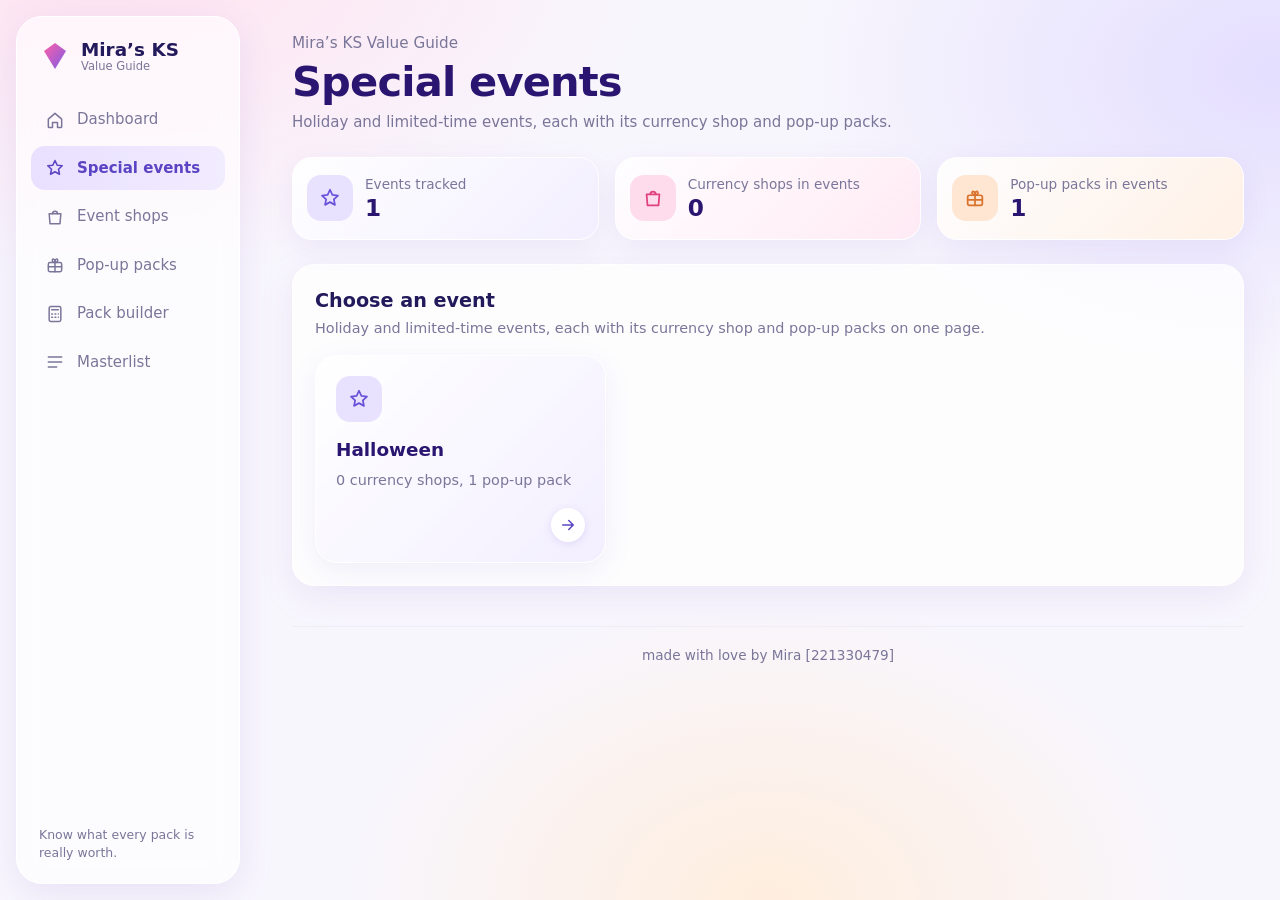
==== event.html @ 65196541 "overhaul" ====
<!doctype html><html lang="en"><head><meta charset="utf-8"><meta name="viewport" content="width=device-width,initial-scale=1">
<title>Special events - Mira’s KS Value Guide</title><link rel="stylesheet" href="style.css"></head>
<body><main><div id="body"></div></main>
<script src="config.js"></script>
<script src="app.js"></script>
<script>
header("event.html");
Promise.all([unitValues(), get("shops"), get("popups")]).then(([m, { shops }, { popups }]) => {
  const packs = scorePacks(m, popups);
  const events = new Map();
  const slot = n => {
    const k = n.trim().toLowerCase();
    if (!events.has(k)) events.set(k, { name: n.trim(), shops: [], packs: [] });
    return events.get(k);
  };
  shops.filter(s => s.event).forEach(s => slot(s.event).shops.push(s));
  packs.filter(p => p.event).forEach(p => slot(p.event).packs.push(p));
  const want = new URLSearchParams(location.search).get("e");
  const body = document.getElementById("body");
  const plural = (n, w) => n + " " + w + (n === 1 ? "" : "s");

  if (!want) {
    const list = [...events.values()];
    stats([
      ["Events tracked", list.length, "star", ""],
      ["Currency shops in events", list.reduce((a, e) => a + e.shops.length, 0), "bag", "pink"],
      ["Pop-up packs in events", list.reduce((a, e) => a + e.packs.length, 0), "gift", "peach"]
    ]);
    body.innerHTML = `<div class="card"><div class="card-head"><div><h2>Choose an event</h2><p>Holiday and limited-time events, each with its currency shop and pop-up packs on one page.</p></div></div>` +
      (list.length
        ? `<div class="big-links">${list.map(e => bigLink("event.html?e=" + encodeURIComponent(e.name), "star", e.name, plural(e.shops.length, "currency shop") + ", " + plural(e.packs.length, "pop-up pack"))).join("")}</div>`
        : `<p class="dim">No events yet. Type a holiday event name, such as Halloween, in the event column of its pop-up packs and currency shop rows in your sheet and it will show up here.</p>`) + `</div>`;
    return;
  }

  const ev = events.get(want.trim().toLowerCase());
  if (!ev) {
    stats([]);
    body.innerHTML = `<div class="card"><p>That event was not found. <a href="event.html">See all special events</a>.</p></div>`;
    return;
  }
  document.title = ev.name + " - Mira’s KS Value Guide";
  document.querySelector("h1").textContent = ev.name;
  document.querySelector(".eyebrow").innerHTML = `<a href="event.html">Special events</a> / ${esc(ev.name)}`;
  document.querySelector(".sub").textContent = "Currency shop and pop-up packs for this event, valued at regular pack prices.";
  const views = ev.shops.map(s => shopView(m, s));
  stats([
    ["Pop-up packs", ev.packs.length, "gift", ""],
    ["Best pack ratio", ev.packs.length ? Math.max(...ev.packs.map(p => p.ratio)).toFixed(2) + "x" : "none yet", "bars", "pink"],
    ["Currency shops", views.length, "bag", "peach"],
    ["Best currency value", views.length ? fmt(Math.max(...views.map(v => v.best)), 6) : "none yet", "gem", ""]
  ]);
  body.innerHTML = `<div id="packs"></div><h2 class="section-label">Currency shop</h2><div id="shops"></div>
    <p class="note">Pack worth is what the same contents cost at regular pack rates. Currency value is the best $ per token in each shop.</p>`;
  if (ev.packs.length)
    render(document.getElementById("packs"), packCols, ev.packs, false, ["Pop-up packs", "Click a pack to see what is inside."], ["ratio", -1], packDetail);
  else document.getElementById("packs").innerHTML = `<div class="card"><h2>Pop-up packs</h2><p class="dim">No pop-up packs for this event yet.</p></div>`;
  const shopsEl = document.getElementById("shops");
  if (!views.length) shopsEl.innerHTML = `<div class="card"><p class="dim">No currency shop for this event yet.</p></div>`;
  views.forEach(v => {
    const sec = document.createElement("details");
    sec.className = "card"; sec.open = true;
    sec.innerHTML = `<summary class="shop-summary"><h2>${esc(v.name)}</h2></summary><div class="shop-table"></div>`;
    shopsEl.appendChild(sec);
    render(sec.querySelector(".shop-table"), shopCols, v.rows, false);
  });
});
</script></body></html>
---- style.css ----
:root{--ink:#231a5c;--title:#2a1670;--mute:#7a7699;--line:#f0edf8;--head:#f4f1fb;--hover:#faf8ff;--violet:#7c5ce6;--lav-bg:#ece7ff;--lav-ink:#5a44c4;--green-bg:#dbf4e5;--green-ink:#1f7a4d;--amber-bg:#ffe9d9;--amber-ink:#b4571f;--rose-bg:#ffe0e7;--rose-ink:#c02a52;color-scheme:light}
*{box-sizing:border-box}
body{margin:0;min-height:100vh;color:var(--ink);font:15px/1.5 system-ui,-apple-system,"Segoe UI",Roboto,sans-serif;background:radial-gradient(900px 520px at 8% -5%,#ffe2f0,transparent 62%),radial-gradient(820px 520px at 100% 8%,#e4deff,transparent 60%),radial-gradient(700px 500px at 60% 100%,#ffeede,transparent 60%),#f8f6fd;background-attachment:fixed}
.side{position:fixed;inset:16px auto 16px 16px;width:224px;display:flex;flex-direction:column;padding:22px 14px 18px;background:rgba(255,255,255,.62);backdrop-filter:blur(14px);border:1px solid #fff;border-radius:26px;box-shadow:0 10px 36px rgba(120,90,200,.12)}
.brand{display:flex;align-items:center;gap:10px;padding:0 8px 24px;font-weight:800;font-size:1.15rem;line-height:1.15}
.brand small{display:block;font-weight:500;font-size:.72rem;color:var(--mute)}
.logo{width:32px;height:32px;flex:none}
nav{display:flex;flex-direction:column;gap:4px}
nav a{display:flex;align-items:center;gap:12px;padding:11px 14px;border-radius:14px;color:var(--mute);text-decoration:none;font-weight:500}
nav a svg{width:20px;height:20px;flex:none;fill:none;stroke:currentColor;stroke-width:1.8;stroke-linecap:round;stroke-linejoin:round}
nav a:hover{background:rgba(124,92,230,.07)}
nav a[aria-current]{background:linear-gradient(90deg,#e8e0ff,#f2ecff);color:var(--lav-ink);font-weight:700}
nav a:focus-visible,input:focus-visible,th button:focus-visible,.shop-summary:focus-visible{outline:2px solid var(--violet);outline-offset:3px}
.tagline{margin:auto 8px 2px;font-size:.78rem;color:var(--mute)}
main{margin-left:256px;padding:32px 36px 56px;max-width:1220px}
.eyebrow{margin:0;color:var(--mute);font-size:.95rem}
h1{font-size:2.6rem;font-weight:800;letter-spacing:-.02em;line-height:1.1;margin:4px 0 6px;color:var(--title)}
.sub{color:var(--mute);margin:0}
.stats{display:grid;grid-template-columns:repeat(auto-fit,minmax(210px,1fr));gap:16px;margin:24px 0}
.stat{display:flex;align-items:center;gap:12px;padding:16px 14px;border-radius:20px;border:1px solid #fff;box-shadow:0 8px 28px rgba(120,90,200,.09);background:linear-gradient(135deg,rgba(255,255,255,.9),var(--tint,#f3efff))}
.stat.pink{--tint:#ffeaf4}.stat.peach{--tint:#fff1e6}
.tile{width:46px;height:46px;border-radius:14px;display:grid;place-items:center;background:#e8e2ff;color:#6a52d9;flex:none}
.stat.pink .tile{background:#ffdcec;color:#e0407f}.stat.peach .tile{background:#ffe6d2;color:#d9722b}
.tile svg{width:22px;height:22px;fill:none;stroke:currentColor;stroke-width:1.9;stroke-linecap:round;stroke-linejoin:round}
.stat p{margin:0;color:var(--mute);font-size:.85rem}
.stat>div{min-width:0}
.stat strong{overflow-wrap:anywhere;font-size:1.45rem;font-weight:800;line-height:1.2;color:var(--title)}
section{margin-bottom:24px}
.card{background:rgba(255,255,255,.78);border:1px solid #fff;border-radius:22px;box-shadow:0 10px 36px rgba(120,90,200,.10);padding:22px;margin-bottom:18px}
.card-head{display:flex;justify-content:space-between;align-items:flex-start;gap:12px;flex-wrap:wrap;margin-bottom:16px}
.card-head h2{font-size:1.2rem;font-weight:700;margin:0}
.card-head p{margin:2px 0 0;color:var(--mute);font-size:.9rem}
.shop-summary{display:flex;align-items:center;gap:10px;cursor:pointer;list-style:none}
.shop-summary::-webkit-details-marker{display:none}
.shop-summary::before{content:"+";display:inline-grid;place-items:center;width:24px;height:24px;border-radius:50%;background:linear-gradient(135deg,#ece7ff,#ffe3f0);color:var(--lav-ink);font-weight:700}
details[open]>.shop-summary{margin-bottom:16px}
details[open]>.shop-summary::before{content:"\2212"}
.shop-summary h2{font-size:1.2rem;font-weight:700;margin:0}
input{width:240px;max-width:100%;padding:9px 14px;border:1px solid var(--line);border-radius:12px;background:#fff;color:var(--ink);font:inherit;box-shadow:0 2px 8px rgba(120,90,200,.08)}
.wrap{overflow-x:auto}
table{border-collapse:separate;border-spacing:0;width:100%;font-variant-numeric:tabular-nums}
th,td{padding:14px 16px;text-align:left;white-space:nowrap;border-bottom:1px solid var(--line)}
td:first-child{white-space:normal;font-weight:600}
thead th{background:var(--head);border-bottom:0;padding:10px 16px}
thead th:first-child{border-radius:12px 0 0 12px}
thead th:last-child{border-radius:0 12px 12px 0}
th button{all:unset;cursor:pointer;display:inline-flex;align-items:center;gap:6px;font-weight:600;font-size:.85rem;color:var(--mute)}
.arrow{font-size:.75rem;opacity:.5}
th button.on{color:var(--ink)}th button.on .arrow{opacity:1;color:var(--violet)}
th button:hover{color:var(--ink)}
tbody tr:hover td{background:var(--hover)}
tbody tr:last-child td{border-bottom:0}
tr.exp{cursor:pointer}
.chev{all:unset;box-sizing:border-box;width:22px;height:22px;border-radius:50%;display:inline-grid;place-items:center;vertical-align:middle;margin-right:10px;cursor:pointer;background:linear-gradient(135deg,#ece7ff,#ffe3f0);color:var(--lav-ink)}
.chev::before{content:"";width:6px;height:6px;border-right:2px solid currentColor;border-bottom:2px solid currentColor;transform:rotate(-45deg);transition:transform .15s}
.chev[aria-expanded=true]::before{transform:rotate(45deg)}
.chev:focus-visible{outline:2px solid var(--violet);outline-offset:2px}
tbody tr.detail:hover>td{background:none}
.detail>td{padding:0 16px 14px;white-space:normal;font-weight:400}
.breakdown{background:#faf8ff;border:1px solid var(--line);border-radius:16px;padding:14px 16px;overflow-x:auto}
.breakdown p{margin:0 0 8px;font-size:.88rem}
.breakdown table{font-size:.9rem}
.breakdown th,.breakdown td{padding:8px 12px}
.breakdown thead th{background:none;border-bottom:1px solid var(--line);font-size:.8rem;color:var(--mute);padding:6px 12px}
.breakdown thead th:first-child,.breakdown thead th:last-child{border-radius:0}
.breakdown tfoot td{font-weight:700;border-bottom:0;border-top:1px solid var(--line)}
.breakdown tfoot tr+tr td{border-top:0}
.pos{color:var(--green-ink)}.neg{color:var(--rose-ink)}
@media(prefers-reduced-motion:reduce){.chev::before{transition:none}}
a.pill{text-decoration:none}
.shop-summary .pill{margin-left:4px}
.eyebrow a{color:var(--lav-ink);text-decoration:none;font-weight:600}
.eyebrow a:hover{text-decoration:underline}
.section-label{font-size:1.15rem;font-weight:700;margin:26px 4px 12px}
.price-field{display:flex;flex-direction:column;gap:4px;color:var(--mute);font-size:.82rem;font-weight:600}
.money{display:flex;align-items:center;gap:6px;color:var(--ink);font-size:1rem}
.money input{width:130px}
.brows{display:flex;flex-direction:column;gap:10px}
.brow{display:grid;grid-template-columns:minmax(0,2fr) minmax(0,1fr) minmax(90px,auto) 36px;gap:10px;align-items:center}
.brow input{width:100%}
.b-worth{white-space:nowrap}
.b-del{all:unset;box-sizing:border-box;width:32px;height:32px;border-radius:50%;display:grid;place-items:center;cursor:pointer;color:var(--mute);background:var(--head);font-size:1.2rem;line-height:1}
.b-del:hover{background:var(--rose-bg);color:var(--rose-ink)}
.b-del:focus-visible,.btn:focus-visible{outline:2px solid var(--violet);outline-offset:2px}
.b-actions{display:flex;gap:10px;margin-top:16px;flex-wrap:wrap}
.btn{all:unset;box-sizing:border-box;cursor:pointer;padding:9px 18px;border-radius:12px;font-weight:600;color:#fff;background:linear-gradient(90deg,#8d6df0,#e65aa6);box-shadow:0 4px 14px rgba(124,92,230,.25)}
.btn.ghost{color:var(--lav-ink);background:var(--lav-bg);box-shadow:none}
@media(max-width:560px){.brow{grid-template-columns:minmax(0,1fr) minmax(0,.6fr) 32px}.b-worth{grid-column:1/3;grid-row:2}.b-del{grid-row:1;grid-column:3}}
.strong{font-weight:700}.dim{color:var(--mute)}.bad{color:var(--rose-ink);font-weight:600}
.pill{display:inline-block;padding:3px 12px;border-radius:999px;font-size:.85rem;font-weight:500;background:var(--lav-bg);color:var(--lav-ink);white-space:normal}
.pill.c1{background:#e0ebff;color:#2f5bc9}.pill.c2{background:#ffe0ef;color:#c2377d}.pill.c3{background:#ffe9d9;color:#b4571f}.pill.c4{background:#d9f3ea;color:#1d7a5a}
.pill.green{background:var(--green-bg);color:var(--green-ink)}.pill.amber{background:var(--amber-bg);color:var(--amber-ink)}.pill.rose{background:var(--rose-bg);color:var(--rose-ink)}
.meter{display:inline-block;height:8px;background:linear-gradient(90deg,#ff7ab8,#7c5ce6);border-radius:99px;vertical-align:middle;margin-left:10px}
.tag{font-size:.75rem;background:var(--amber-bg);color:var(--amber-ink);border-radius:99px;padding:1px 8px;margin-left:6px}
.credits{margin-top:40px;padding-top:18px;border-top:1px solid var(--line);text-align:center;color:var(--mute);font-size:.85rem}
.note a,.card p a{color:var(--lav-ink);font-weight:600}
.note{color:var(--mute);font-size:.88rem;margin:14px 4px 0}
.pillbar{display:flex;flex-wrap:wrap;align-items:center;gap:8px;max-height:210px;overflow-y:auto;padding:10px 12px;margin:22px 0 4px;border-radius:20px;background:rgba(255,255,255,.82);backdrop-filter:blur(10px);border:1px solid #fff;box-shadow:0 8px 28px rgba(120,90,200,.10)}
.chip-label{color:var(--mute);font-size:.85rem;font-weight:600;padding:0 6px}
.chip{padding:7px 16px;border-radius:999px;background:#fff;border:1px solid var(--line);color:var(--ink);font-size:.9rem;font-weight:600;text-decoration:none;box-shadow:0 2px 6px rgba(120,90,200,.08);transition:background .15s}
.chip:hover{background:var(--lav-bg)}
.chip[aria-current]{background:linear-gradient(90deg,#e8e0ff,#ffe3f0);color:var(--lav-ink);border-color:#fff}
.chip:focus-visible{outline:2px solid var(--violet);outline-offset:2px}
details.card{scroll-margin-top:20px}
.big-links{display:grid;grid-template-columns:repeat(auto-fill,minmax(250px,1fr));gap:16px}
.big-link{--tint:#f3efff;display:flex;flex-direction:column;gap:6px;padding:20px;border-radius:22px;text-decoration:none;color:var(--ink);border:1px solid #fff;background:linear-gradient(135deg,rgba(255,255,255,.95),var(--tint));box-shadow:0 8px 28px rgba(120,90,200,.09);transition:transform .15s,box-shadow .15s}
.big-link:nth-child(3n+2){--tint:#ffeaf4}.big-link:nth-child(3n){--tint:#fff1e6}
.big-link:hover{transform:translateY(-3px);box-shadow:0 14px 34px rgba(120,90,200,.16)}
.big-link:focus-visible{outline:2px solid var(--violet);outline-offset:3px}
.big-link .tile{margin-bottom:8px}
.big-link:nth-child(3n+2) .tile{background:#ffdcec;color:#e0407f}.big-link:nth-child(3n) .tile{background:#ffe6d2;color:#d9722b}
.big-link strong{font-size:1.15rem;font-weight:800;color:var(--title)}
.big-link .desc{color:var(--mute);font-size:.9rem;flex:1}
.go{display:flex;justify-content:space-between;align-items:center;margin-top:10px}
.go-arrow{width:34px;height:34px;border-radius:50%;display:grid;place-items:center;background:#fff;color:var(--lav-ink);box-shadow:0 2px 8px rgba(120,90,200,.15)}
.go-arrow svg{width:18px;height:18px;fill:none;stroke:currentColor;stroke-width:2;stroke-linecap:round;stroke-linejoin:round}
@media(prefers-reduced-motion:reduce){.big-link{transition:none}.big-link:hover{transform:none}}
@media(max-width:860px){
.side{position:static;width:auto;margin:12px;flex-direction:row;align-items:center;flex-wrap:wrap;gap:8px;padding:10px 12px;border-radius:20px}
.brand{padding:0 10px 0 4px}.tagline{display:none}
nav{flex-direction:row;flex-wrap:wrap;width:100%;gap:4px}nav a{flex:1 1 auto;justify-content:center;padding:9px 8px;font-size:.82rem;white-space:nowrap}nav a svg{display:none}
main{margin:0;padding:8px 16px 40px}h1{font-size:2rem}}
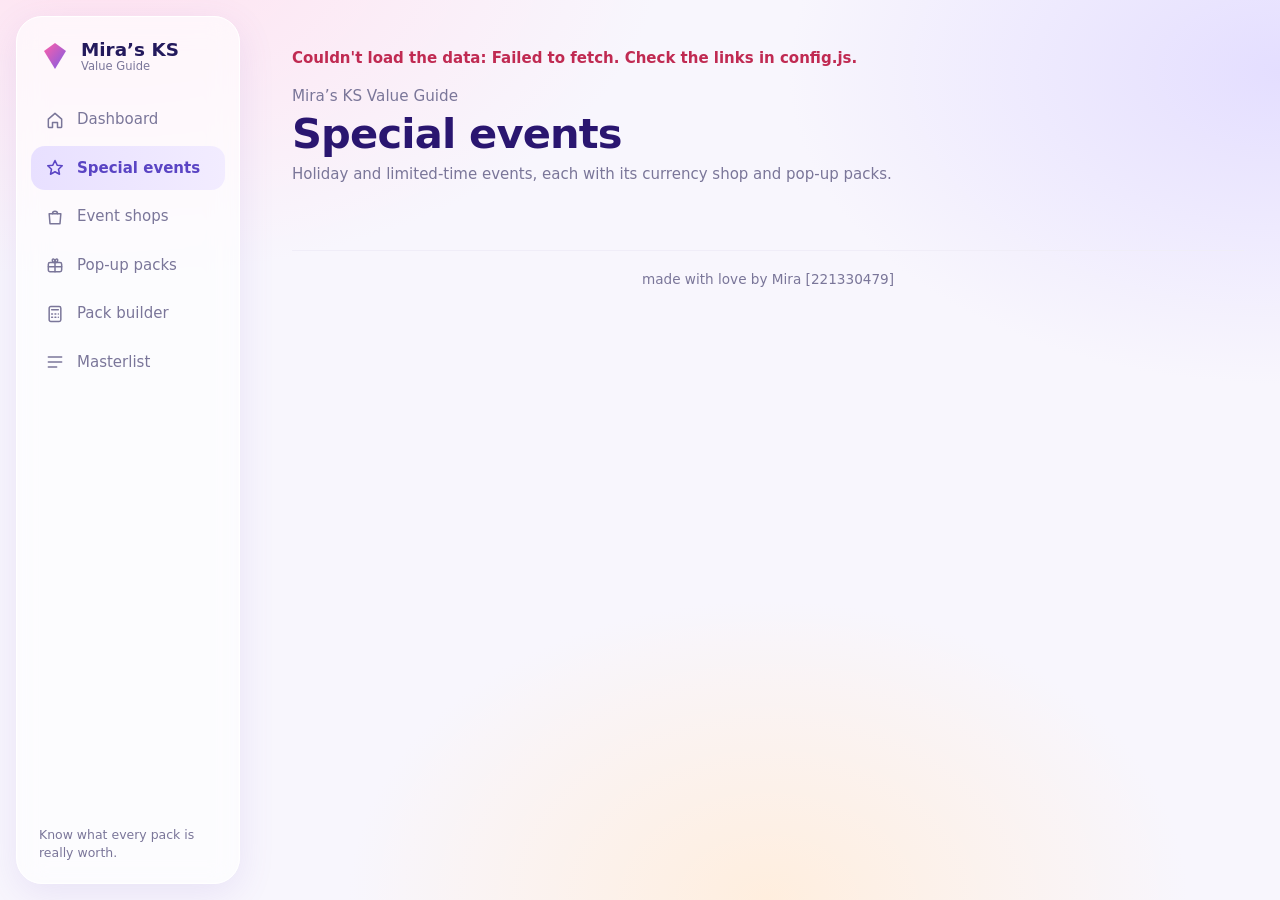
==== commit 29852ba3: "updated special event stuff" ====
--- a/event.html
+++ b/event.html
@@ -5,7 +5,7 @@
 <script src="app.js"></script>
 <script>
 header("event.html");
-Promise.all([unitValues(), get("shops"), get("popups")]).then(([m, { shops }, { popups }]) => {
+Promise.all([unitValues(), get("shops"), get("popups"), get("events").catch(() => ({ events: [] }))]).then(([m, { shops }, { popups }, { events: meta }]) => {
   const packs = scorePacks(m, popups);
   const events = new Map();
   const slot = n => {
@@ -20,20 +20,28 @@
   const plural = (n, w) => n + " " + w + (n === 1 ? "" : "s");
 
   if (!want) {
-    const list = [...events.values()];
+    const list = [...events.values()].map((e, i) => {
+      const md = meta.find(x => x.event.trim().toLowerCase() === e.name.toLowerCase());
+      return { ...e, i, st: eventStatus(md) };
+    }).sort((a, b) => stateRank[a.st.state] - stateRank[b.st.state]
+      || (a.st.state === "past" ? b.st.end - a.st.end : a.st.state === "active" && a.st.end && b.st.end ? a.st.end - b.st.end : a.i - b.i));
+    const nowCount = list.filter(e => e.st.state !== "past").length;
     stats([
-      ["Events tracked", list.length, "star", ""],
+      ["Active or upcoming", nowCount, "star", ""],
+      ["Past events", list.length - nowCount, "list", ""],
       ["Currency shops in events", list.reduce((a, e) => a + e.shops.length, 0), "bag", "pink"],
       ["Pop-up packs in events", list.reduce((a, e) => a + e.packs.length, 0), "gift", "peach"]
     ]);
     body.innerHTML = `<div class="card"><div class="card-head"><div><h2>Choose an event</h2><p>Holiday and limited-time events, each with its currency shop and pop-up packs on one page.</p></div></div>` +
       (list.length
-        ? `<div class="big-links">${list.map(e => bigLink("event.html?e=" + encodeURIComponent(e.name), "star", e.name, plural(e.shops.length, "currency shop") + ", " + plural(e.packs.length, "pop-up pack"))).join("")}</div>`
+        ? `<div class="big-links">${list.map(e => bigLink("event.html?e=" + encodeURIComponent(e.name), "star", e.name, plural(e.shops.length, "currency shop") + ", " + plural(e.packs.length, "pop-up pack"), e.st.state === "active" && !e.st.end ? "" : e.st.label, e.st.state === "past" ? "past" : "", e.st.state === "past" ? "grey" : e.st.state === "upcoming" ? "" : "green")).join("")}</div>`
         : `<p class="dim">No events yet. Type a holiday event name, such as Halloween, in the event column of its pop-up packs and currency shop rows in your sheet and it will show up here.</p>`) + `</div>`;
     return;
   }
 
   const ev = events.get(want.trim().toLowerCase());
+  const md = ev && meta.find(x => x.event.trim().toLowerCase() === ev.name.toLowerCase());
+  const st = eventStatus(md);
   if (!ev) {
     stats([]);
     body.innerHTML = `<div class="card"><p>That event was not found. <a href="event.html">See all special events</a>.</p></div>`;
@@ -42,7 +50,7 @@
   document.title = ev.name + " - Mira’s KS Value Guide";
   document.querySelector("h1").textContent = ev.name;
   document.querySelector(".eyebrow").innerHTML = `<a href="event.html">Special events</a> / ${esc(ev.name)}`;
-  document.querySelector(".sub").textContent = "Currency shop and pop-up packs for this event, valued at regular pack prices.";
+  document.querySelector(".sub").innerHTML = `Currency shop and pop-up packs for this event, valued at regular pack prices. <span class="pill ${st.state === "past" ? "grey" : st.state === "upcoming" ? "amber" : "green"}">${st.label}</span>`;
   const views = ev.shops.map(s => shopView(m, s));
   stats([
     ["Pop-up packs", ev.packs.length, "gift", ""],
--- a/style.css
+++ b/style.css
@@ -102,6 +102,9 @@
 .chip[aria-current]{background:linear-gradient(90deg,#e8e0ff,#ffe3f0);color:var(--lav-ink);border-color:#fff}
 .chip:focus-visible{outline:2px solid var(--violet);outline-offset:2px}
 details.card{scroll-margin-top:20px}
+.big-link.past{filter:grayscale(1);opacity:.6}
+.big-link.past:hover,.big-link.past:focus-visible{opacity:.9}
+.pill.grey{background:#ececf1;color:#6b6a7a}
 .big-links{display:grid;grid-template-columns:repeat(auto-fill,minmax(250px,1fr));gap:16px}
 .big-link{--tint:#f3efff;display:flex;flex-direction:column;gap:6px;padding:20px;border-radius:22px;text-decoration:none;color:var(--ink);border:1px solid #fff;background:linear-gradient(135deg,rgba(255,255,255,.95),var(--tint));box-shadow:0 8px 28px rgba(120,90,200,.09);transition:transform .15s,box-shadow .15s}
 .big-link:nth-child(3n+2){--tint:#ffeaf4}.big-link:nth-child(3n){--tint:#fff1e6}
